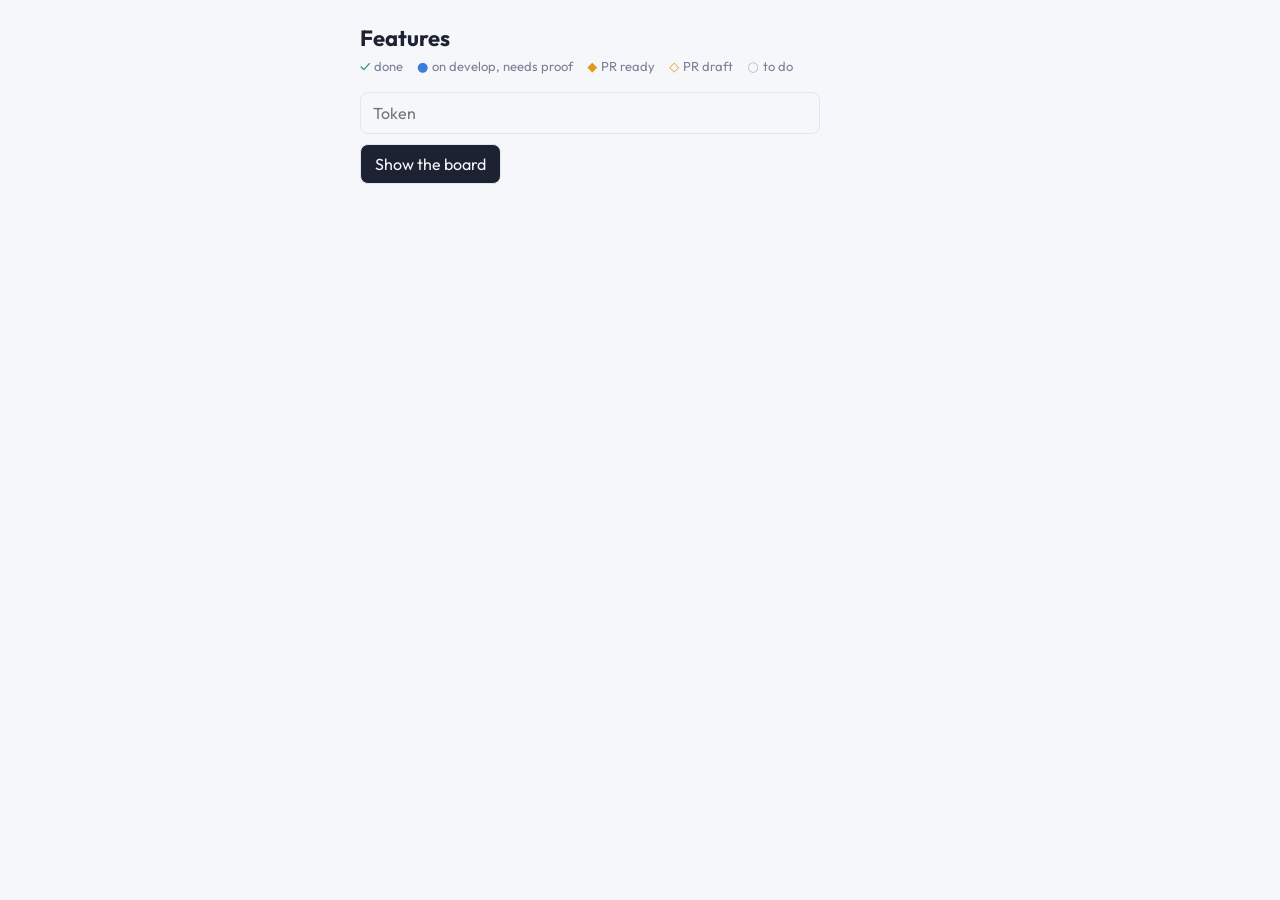
==== board/index.html @ 926c4787 "Deploy v1.8.1-web (735ed680ee4d5f1f4764e098f805c6578b830f21)" ====
<!doctype html>
<html lang="en">
<head>
<meta charset="utf-8">
<meta name="viewport" content="width=device-width,initial-scale=1">
<meta name="robots" content="noindex,nofollow">
<meta name="referrer" content="no-referrer">
<title>Doublets Feature Board</title>
<link rel="stylesheet" href="https://fonts.googleapis.com/css2?family=Outfit:wght@500;700&family=JetBrains+Mono:wght@500&display=swap">
<style>
[hidden]{display:none!important}
html,body{margin:0}
/* One column of features, each a row of symbols (one per sub-issue) */
:root{--bg:#f6f7fb;--fg:#1d2233;--mute:#7a8197;--line:#e2e5ee;--done:#2f9e6a;--landed:#3d7be0;--pr:#e39a1c;--todo:#b4b9c8;--font:"Outfit",system-ui,sans-serif;--mono:"JetBrains Mono",ui-monospace,monospace}
@media (prefers-color-scheme:dark){:root:not([data-theme="light"]){--bg:#141722;--fg:#e8eaf2;--mute:#8a90a6;--line:#262b3a;--done:#4cc48b;--landed:#6a9cf0;--pr:#f0b44a;--todo:#4a5068;color-scheme:dark}}
:root[data-theme="dark"]{--bg:#141722;--fg:#e8eaf2;--mute:#8a90a6;--line:#262b3a;--done:#4cc48b;--landed:#6a9cf0;--pr:#f0b44a;--todo:#4a5068;color-scheme:dark}
body{background:var(--bg);color:var(--fg);font-family:var(--font);padding-left:max(16px,env(safe-area-inset-left,0px));padding-right:max(16px,env(safe-area-inset-right,0px));padding-block:24px 40px}
main{max-width:560px;margin:0 auto}
h1{font-size:22px;font-weight:700;margin:0 0 6px}
.key{display:flex;flex-wrap:wrap;gap:14px;color:var(--mute);font-size:13px;margin-bottom:8px}
.key b{font-weight:500;margin-right:4px}
h2{font-size:12px;letter-spacing:.12em;text-transform:uppercase;color:var(--mute);margin:26px 0 6px;font-weight:500}
.row{display:flex;flex-direction:column;gap:6px;padding:12px 0;border-bottom:1px solid var(--line)}.h{display:flex;justify-content:space-between;align-items:baseline;gap:12px}.x{color:var(--mute);font-size:13px}.chips{display:flex;flex-wrap:wrap;gap:5px}.chip{display:inline-flex;align-items:center;gap:4px;padding:2px 8px 2px 6px;border:1px solid var(--line);border-radius:999px;font-size:12px;color:var(--fg);text-decoration:none}.chip i{font-style:normal;font-size:13px}.chip.done{color:var(--mute)}.chip:focus-visible{outline:2px solid var(--landed)}
.n a,.n span{color:var(--fg);text-decoration:none;font-size:15px;font-weight:500}
.n a:hover{text-decoration:underline}
.dots{display:flex;flex-wrap:wrap;gap:4px;min-width:0}
.d,.wait{display:inline-grid;place-items:center;width:22px;height:22px;font-size:15px;text-decoration:none;border-radius:6px}
.d:focus-visible{outline:2px solid var(--landed)}
.done{color:var(--done)}.landed{color:var(--landed)}.pr,.building,.ready,.draft{color:var(--pr)}.todo{color:var(--todo)}.draft{color:var(--pr)}
.wait{color:var(--pr);font-weight:700}
.c{font-family:var(--mono);font-size:12px;color:var(--mute);font-variant-numeric:tabular-nums}

form{display:flex;flex-direction:column;gap:10px;margin:18px 0;max-width:460px}
input{font:inherit;padding:10px 12px;border:1px solid var(--line);border-radius:8px;background:transparent;color:var(--fg)}
button{font:inherit;padding:9px 14px;border-radius:8px;border:1px solid var(--line);background:var(--fg);color:var(--bg);cursor:pointer;align-self:flex-start}
button.ghost{background:transparent;color:var(--mute);padding:4px 0;border:0;text-decoration:underline}
.msg{color:var(--mute);font-size:14px;line-height:1.5}
.err{color:#d0453a}
</style>
</head>
<body>
<!--
  The feature board. Unlisted (not linked from the site, noindex) and holds no project data:
  everything is read live from GitHub in the viewer's browser, with a read-only token the viewer
  pastes once and that stays in this browser's localStorage. Without a token for the private
  repository it shows nothing.

  Grouping is automatic, from what GitHub already says:
    In flight    a sub-issue has an open PR, or is on develop awaiting proof (needs-tracking-pass)
    Started      some sub-issues are closed
    Not started  the rest
  A feature is any open issue typed Feature or with sub-issues; it drops off when it closes.
  Open issues with no parent and no sub-issues are Standalone.
-->
<main>
  <h1>Features</h1>
  <div class="key"><span><b class="done">✓</b>done</span><span><b class="landed">●</b>on develop, needs proof</span><span><b class="ready">◆</b>PR ready</span><span><b class="draft">◇</b>PR draft</span><span><b class="todo">○</b>to do</span></div>
  <form id="auth" hidden>
    <input id="token" type="password" autocomplete="off" placeholder="Token" aria-label="Token">
    <button type="submit">Show the board</button>
  </form>
  <p id="status" class="msg">Loading…</p>
  <div id="board"></div>
  <p class="x" id="foot" hidden></p>
</main>
<script>
const OWNER = 'manley-studios', REPO = 'DailyDoublet', API = `https://api.github.com/repos/${OWNER}/${REPO}`
const KEY = 'doublets-board-token'
const $ = id => document.getElementById(id)
const esc = s => String(s).replace(/[&<>"']/g, c => ({'&':'&amp;','<':'&lt;','>':'&gt;','"':'&quot;',"'":'&#39;'}[c]))
const store = { get() { try { return localStorage.getItem(KEY) } catch { return null } },
                set(v) { try { v ? localStorage.setItem(KEY, v) : localStorage.removeItem(KEY) } catch {} } }

async function gh(path, token) {
  const r = await fetch(path.startsWith('http') ? path : API + path, {
    headers: { Authorization: `Bearer ${token}`, Accept: 'application/vnd.github+json', 'X-GitHub-Api-Version': '2022-11-28' } })
  if (r.status === 401 || r.status === 403 || r.status === 404) throw Object.assign(new Error('auth'), { status: r.status })
  if (!r.ok) throw new Error(`error ${r.status}`)
  return r.json()
}
async function pages(path, token) {
  const out = []
  for (let p = 1; ; p++) {
    const r = await gh(`${path}${path.includes('?') ? '&' : '?'}per_page=100&page=${p}`, token)
    out.push(...r); if (r.length < 100) return out
  }
}

const SYM = { done: '✓', landed: '●', ready: '◆', draft: '◇', todo: '○' }
const labels = i => i.labels.map(l => l.name)
function shortTitle(t, n = 34) { t = t.replace(/^[^\w#]+/u, '').split(' — ')[0]; return t.length <= n ? t : t.slice(0, n - 1).trimEnd() + '…' }
function featureName(t) { return shortTitle(t.split(/ — | · /)[0], 60) }
function phaseLabel(x) {
  const t = x.title, rest = t.includes(' — ') ? t.split(' — ').slice(1).join(' — ') : t
  const hits = [['iOS','iOS'],['Android','And'],['Service','Svc'],['Web','Web'],['roduction','Prod']]
    .map(([k, v]) => [rest.indexOf(k), v]).filter(([i]) => i >= 0).sort((a, b) => a[0] - b[0])
  if (hits.length) return hits[0][1]
  const m = t.match(/(P\d+[ab]?)\s+—/); return m ? m[1] : '#' + x.number
}

async function load(token) {
  $('status').textContent = 'Loading…'
  const [issuesAll, prs] = await Promise.all([pages('/issues?state=open', token), pages('/pulls?state=open', token)])
  const inPR = new Map()
  for (const pr of prs) for (const m of (pr.body || '').matchAll(/^(?:Closes|Part of|Fixes|Resolves) #(\d+)/gm))
    if (!inPR.has(+m[1])) inPR.set(+m[1], pr)
  const issues = issuesAll.filter(i => !i.pull_request)
  const isFeature = i => (i.type && i.type.name === 'Feature') || (i.sub_issues_summary && i.sub_issues_summary.total)
  const features = issues.filter(isFeature).sort((a, b) => b.number - a.number)
  const standalone = issues.filter(i => !isFeature(i) && !i.parent_issue_url)
  const subsOf = await Promise.all(features.map(f => pages(`/issues/${f.number}/sub_issues`, token)))

  const status = x => x.state === 'closed' ? 'done'
    : inPR.has(x.number) ? (inPR.get(x.number).draft ? 'draft' : 'ready')
    : labels(x).includes('needs-tracking-pass') ? 'landed' : 'todo'
  const chip = (x, text) => {
    const st = status(x), pr = inPR.get(x.number)
    const href = pr && (st === 'draft' || st === 'ready') ? pr.html_url : x.html_url
    const tip = pr && href === pr.html_url ? `PR #${pr.number} (${pr.draft ? 'draft' : 'ready for review'}) · #${x.number} ${x.title}` : `#${x.number} ${x.title}`
    return `<a class="chip ${st}" href="${href}" title="${esc(tip)}"><i class="${st}">${SYM[st]}</i>${esc(text || phaseLabel(x))}</a>`
  }
  const tiers = { 'In flight': [], 'Started': [], 'Not started': [] }
  features.forEach((f, k) => {
    const subs = subsOf[k], sts = subs.map(status)
    const done = sts.filter(s => s === 'done' || s === 'landed').length
    const tier = sts.some(s => s === 'draft' || s === 'ready' || s === 'landed') || inPR.has(f.number) ? 'In flight'
      : sts.includes('done') ? 'Started' : 'Not started'
    let chips
    if (subs.length > 12) {
      const nd = sts.filter(s => s === 'done').length
      chips = (nd ? `<span class="chip done"><i class="done">✓</i>${nd} closed</span>` : '') + subs.filter((s, j) => sts[j] !== 'done').map(s => chip(s)).join('')
    } else chips = subs.map(s => chip(s)).join('') || '<span class="chip todo"><i class="todo">○</i>no phases yet</span>'
    tiers[tier].push(`<div class="row"><div class="h"><div class="n"><a href="${f.html_url}">${esc(featureName(f.title))}</a></div>${subs.length ? `<span class="c">${done}/${subs.length}</span>` : ''}</div><div class="chips">${chips}</div></div>`)
  })
  let html = ''
  for (const [name, rows] of Object.entries(tiers)) if (rows.length) html += `<h2>${name} · ${rows.length}</h2>` + rows.join('')
  if (standalone.length) {
    const groups = {}
    for (const i of standalone) {
      const k = (i.type && i.type.name) || (labels(i).includes('bug') ? 'Bug' : 'Other')
      ;(groups[{ Bug: 'Bugs', Task: 'Tasks' }[k] || 'Other'] ||= []).push(i)
    }
    html += `<h2>Standalone · ${standalone.length}</h2>`
    for (const g of ['Bugs', 'Tasks', 'Other']) if (groups[g])
      html += `<div class="row"><div class="h"><div class="n">${g}</div><span class="c">${groups[g].length}</span></div><div class="chips">${groups[g].map(i => chip(i, shortTitle(i.title))).join('')}</div></div>`
  }
  $('board').innerHTML = html
  $('status').hidden = true
  $('foot').hidden = false
  $('foot').innerHTML = `Updated ${new Date().toLocaleString([], { dateStyle: 'medium', timeStyle: 'short' })}. Tap a chip to open its issue, or its PR when one is open. Count = done or on develop. <button class="ghost" id="forget" type="button">Forget my token</button>`
  $('forget').onclick = () => { store.set(null); location.reload() }
}

async function start() {
  const token = store.get()
  if (!token) { $('status').hidden = true; $('auth').hidden = false; return }
  try { await load(token) }
  catch (e) {
    if (e.status) { store.set(null); $('auth').hidden = false; $('status').hidden = false
      $('status').innerHTML = '<span class="err">That token didn’t work. Try another.</span>' }
    else $('status').innerHTML = `<span class="err">Couldn’t load the board (${esc(e.message)}). Reload to try again.</span>`
  }
}
$('auth').addEventListener('submit', e => {
  e.preventDefault(); const v = $('token').value.trim(); if (!v) return
  store.set(v); $('auth').hidden = true; $('status').hidden = false; start()
})
start()
</script>
</body>
</html>
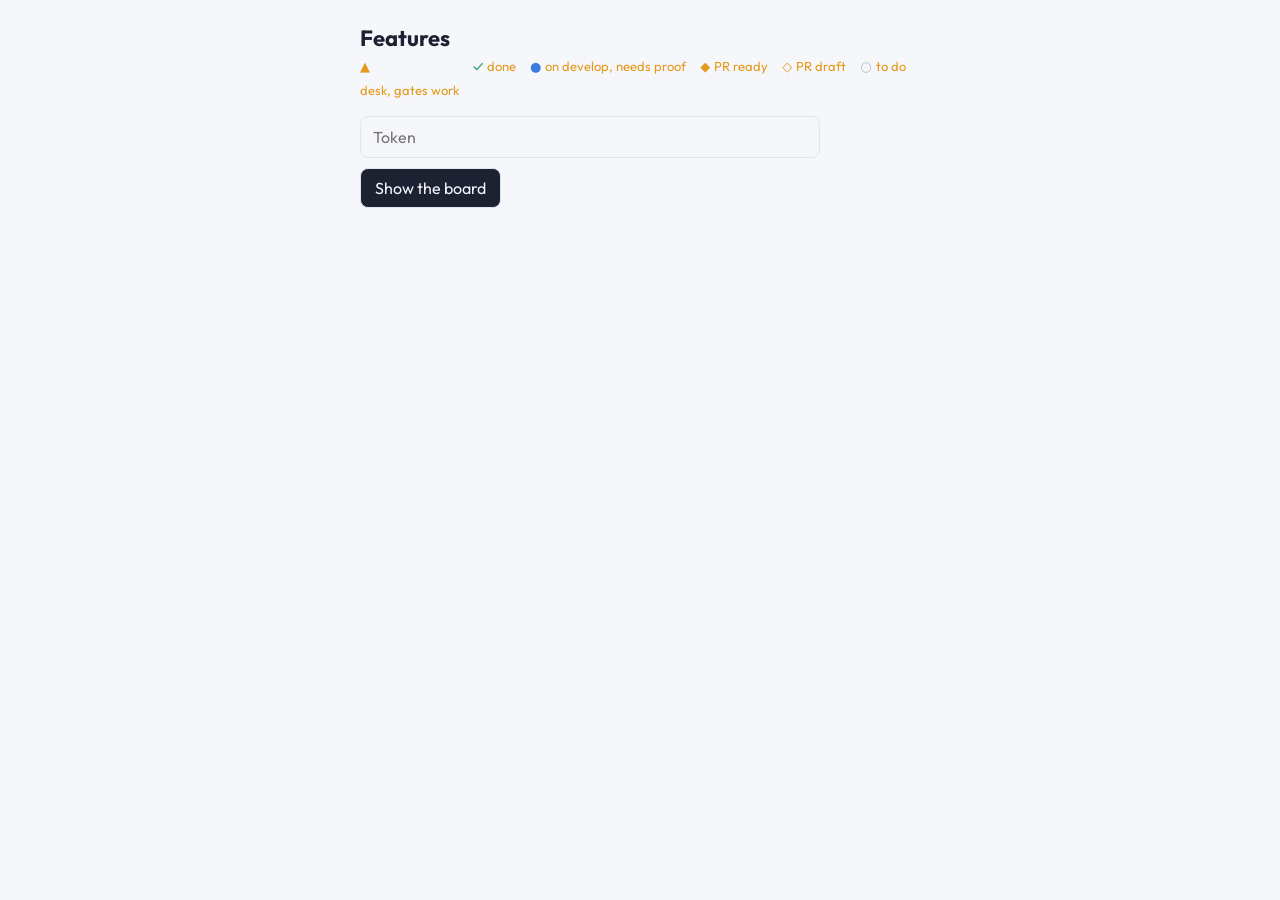
==== commit b4a601a1: "Deploy v1.8.2-web (f343b9391ef32e89d544c7693e3a7d7bcd69a3c7)" ====
--- a/board/index.html
+++ b/board/index.html
@@ -11,9 +11,9 @@
 [hidden]{display:none!important}
 html,body{margin:0}
 /* One column of features, each a row of symbols (one per sub-issue) */
-:root{--bg:#f6f7fb;--fg:#1d2233;--mute:#7a8197;--line:#e2e5ee;--done:#2f9e6a;--landed:#3d7be0;--pr:#e39a1c;--todo:#b4b9c8;--font:"Outfit",system-ui,sans-serif;--mono:"JetBrains Mono",ui-monospace,monospace}
-@media (prefers-color-scheme:dark){:root:not([data-theme="light"]){--bg:#141722;--fg:#e8eaf2;--mute:#8a90a6;--line:#262b3a;--done:#4cc48b;--landed:#6a9cf0;--pr:#f0b44a;--todo:#4a5068;color-scheme:dark}}
-:root[data-theme="dark"]{--bg:#141722;--fg:#e8eaf2;--mute:#8a90a6;--line:#262b3a;--done:#4cc48b;--landed:#6a9cf0;--pr:#f0b44a;--todo:#4a5068;color-scheme:dark}
+:root{--bg:#f6f7fb;--fg:#1d2233;--mute:#7a8197;--line:#e2e5ee;--done:#2f9e6a;--landed:#3d7be0;--pr:#e39a1c;--todo:#b4b9c8;--tagbg:#fcefd6;--tagfg:#8a5600;--branch:#1d2233;--branchfg:#f6f7fb;--rail:#d5d9e4;--font:"Outfit",system-ui,sans-serif;--mono:"JetBrains Mono",ui-monospace,monospace}
+@media (prefers-color-scheme:dark){:root:not([data-theme="light"]){--bg:#141722;--fg:#e8eaf2;--mute:#8a90a6;--line:#262b3a;--done:#4cc48b;--landed:#6a9cf0;--pr:#f0b44a;--todo:#4a5068;--tagbg:#3a2e14;--tagfg:#f0c878;--branch:#e8eaf2;--branchfg:#141722;--rail:#343a4d;color-scheme:dark}}
+:root[data-theme="dark"]{--bg:#141722;--fg:#e8eaf2;--mute:#8a90a6;--line:#262b3a;--done:#4cc48b;--landed:#6a9cf0;--pr:#f0b44a;--todo:#4a5068;--tagbg:#3a2e14;--tagfg:#f0c878;--branch:#e8eaf2;--branchfg:#141722;--rail:#343a4d;color-scheme:dark}
 body{background:var(--bg);color:var(--fg);font-family:var(--font);padding-left:max(16px,env(safe-area-inset-left,0px));padding-right:max(16px,env(safe-area-inset-right,0px));padding-block:24px 40px}
 main{max-width:560px;margin:0 auto}
 h1{font-size:22px;font-weight:700;margin:0 0 6px}
@@ -36,6 +36,17 @@
 button.ghost{background:transparent;color:var(--mute);padding:4px 0;border:0;text-decoration:underline}
 .msg{color:var(--mute);font-size:14px;line-height:1.5}
 .err{color:#d0453a}
+.chip.hot{border-color:var(--pr);background:var(--tagbg)}.key{color:var(--pr)}
+.sub{color:var(--mute);font-size:13px;margin:0 0 8px}
+.br{display:inline-flex;padding:3px 10px;border-radius:6px;background:var(--branch);color:var(--branchfg);font-family:var(--mono);font-size:12px}
+.kids{margin-left:13px;border-left:2px solid var(--rail);padding-left:14px;display:flex;flex-direction:column}
+.grp{display:flex;flex-direction:column;gap:2px;padding:8px 0 4px}
+.gh{font-size:13px;color:var(--mute);margin:0 0 2px}
+.p{display:flex;align-items:baseline;gap:8px;padding:3px 0;font-size:14px;line-height:20px;min-width:0}
+.p .c{flex:none;width:44px;color:var(--mute);text-decoration:none}.p .c:hover{text-decoration:underline}
+.p .t{min-width:0;white-space:nowrap;overflow:hidden;text-overflow:ellipsis}
+.p .s{flex:none;width:14px;text-align:center}
+.next{flex:none;padding:0 7px;border-radius:999px;background:var(--tagbg);color:var(--tagfg);font-size:12px;font-weight:500}
 </style>
 </head>
 <body>
@@ -51,10 +62,20 @@
     Not started  the rest
   A feature is any open issue typed Feature or with sub-issues; it drops off when it closes.
   Open issues with no parent and no sub-issues are Standalone.
+
+  Your desk lists every open issue or PR labelled desk-item (except the old #203 hub, which is
+  no longer shown as a feature either), sorted by the "**Gates:**" line its body starts with:
+    Gates work          the line names an issue or PR that is still open
+    Ready when you are  it has a Gates line, and nothing it names is open
+    No steps yet        it has no Gates line
+  Desk items are left out of Standalone, so each shows once.
+
+  PR stacks draws every open PR under the branch it targets: main, then develop, then each
+  stack in merge order, the top one merging first.
 -->
 <main>
   <h1>Features</h1>
-  <div class="key"><span><b class="done">✓</b>done</span><span><b class="landed">●</b>on develop, needs proof</span><span><b class="ready">◆</b>PR ready</span><span><b class="draft">◇</b>PR draft</span><span><b class="todo">○</b>to do</span></div>
+  <div class="key"><span><b class="key">▲</b>desk, gates work</span><span><b class="done">✓</b>done</span><span><b class="landed">●</b>on develop, needs proof</span><span><b class="ready">◆</b>PR ready</span><span><b class="draft">◇</b>PR draft</span><span><b class="todo">○</b>to do</span></div>
   <form id="auth" hidden>
     <input id="token" type="password" autocomplete="off" placeholder="Token" aria-label="Token">
     <button type="submit">Show the board</button>
@@ -88,6 +109,7 @@
 
 const SYM = { done: '✓', landed: '●', ready: '◆', draft: '◇', todo: '○' }
 const labels = i => i.labels.map(l => l.name)
+const DESK = 'desk-item', DESK_HUB = 203
 function shortTitle(t, n = 34) { t = t.replace(/^[^\w#]+/u, '').split(' — ')[0]; return t.length <= n ? t : t.slice(0, n - 1).trimEnd() + '…' }
 function featureName(t) { return shortTitle(t.split(/ — | · /)[0], 60) }
 function phaseLabel(x) {
@@ -98,6 +120,57 @@
   const m = t.match(/(P\d+[ab]?)\s+—/); return m ? m[1] : '#' + x.number
 }
 
+// Your desk: three rows of chips, sorted by the "**Gates:**" line each item's body starts with.
+function desk(items, open, prs) {
+  if (!items.length) return ''
+  const isOpen = new Set(open.map(i => i.number)), prOf = new Map(prs.map(p => [p.number, p]))
+  const rows = { 'Gates work': [], 'Ready when you are': [], 'No steps yet': [] }
+  for (const i of items.sort((a, b) => b.number - a.number)) {
+    const m = (i.body || '').match(/\*\*Gates:\*\*\s*([^\n]*?)(?:\s*·\s*\*\*|\n|$)/)
+    const gates = m ? m[1].trim() : ''
+    const live = [...gates.matchAll(/#(\d+)/g)].map(x => +x[1]).filter(n => isOpen.has(n) && n !== i.number)
+    const row = !m ? 'No steps yet' : live.length ? 'Gates work' : 'Ready when you are'
+    const pr = i.pull_request && prOf.get(i.number)
+    const st = row === 'Gates work' ? 'key' : pr ? 'draft' : 'todo'
+    const sym = row === 'Gates work' ? '▲' : pr ? (pr.draft ? SYM.draft : SYM.ready) : SYM.todo
+    const tip = `${pr ? 'PR ' : ''}#${i.number} ${i.title}${gates ? ` · gates ${gates.replace(/\*/g, '')}` : ''}`
+    rows[row].push(`<a class="chip${row === 'Gates work' ? ' hot' : ''}" href="${i.html_url}" title="${esc(tip)}"><i class="${st}">${sym}</i>${esc(shortTitle(i.title))}</a>`)
+  }
+  let html = `<h2>Your desk · ${items.length}</h2>`
+  for (const [name, chips] of Object.entries(rows)) if (chips.length)
+    html += `<div class="row"><div class="h"><div class="n"><span>${name}</span></div><span class="c">${chips.length}</span></div><div class="chips">${chips.join('')}</div></div>`
+  return html
+}
+
+// PR stacks: every open PR under the branch it targets, each stack read top-down in merge order.
+function stacks(prs) {
+  if (!prs.length) return ''
+  const heads = new Set(prs.map(p => p.head.ref)), kids = new Map()
+  for (const p of prs) { const k = p.base.ref; kids.has(k) || kids.set(k, []); kids.get(k).push(p) }
+  const sym = p => `<span class="s pr">${p.draft ? SYM.draft : SYM.ready}</span>`
+  const node = (p, next) => `<div class="p">${sym(p)}<a class="c" href="${p.html_url}">#${p.number}</a><span class="t" title="${esc(p.title)}">${esc(p.title)}</span>${next ? '<span class="next">merges next</span>' : ''}</div>`
+  // A chain follows single children; where a branch has several, they nest below it.
+  const chain = p => { const out = [p]; let c; while ((c = kids.get(out[out.length - 1].head.ref) || []).length === 1) out.push(c[0]); return { prs: out, fork: c } }
+  const group = start => {
+    const { prs: ch, fork } = chain(start), ready = ch.filter(p => !p.draft).length
+    const head = ch.length === 1 ? '' : `<p class="gh">${ch.length} PRs · ${ready} ready${ready && ch[0].draft ? ', waiting on the drafts above them' : ''}</p>`
+    return `<div class="grp">${head}${ch.map((p, j) => node(p, j === 0 && ch.length > 1)).join('')}${fork.length ? `<div class="kids">${fork.map(group).join('')}</div>` : ''}</div>`
+  }
+  const branch = (name, label) => {
+    const list = (kids.get(name) || []).slice(), html = []
+    const stacked = list.filter(p => kids.has(p.head.ref)).sort((a, b) => chain(b).prs.length - chain(a).prs.length)
+    const single = list.filter(p => !kids.has(p.head.ref))
+    html.push(...stacked.map(group))
+    if (single.length) html.push(`<div class="grp"><p class="gh">${label}</p>${single.map(p => node(p)).join('')}</div>`)
+    return html.join('')
+  }
+  // Roots are branches no open PR produces: main, develop under it, and any other base.
+  const others = [...kids.keys()].filter(b => !heads.has(b) && b !== 'main' && b !== 'develop').sort()
+  const sub = [...['develop', ...others].filter(b => kids.has(b)).map(b => `<div class="grp"><div><span class="br">${esc(b)}</span></div><div class="kids">${branch(b, 'On their own')}</div></div>`)]
+  return `<h2>PR stacks · ${prs.length} open</h2><p class="sub">Each PR sits under the branch it targets. Read down a stack in merge order: the top one merges first.</p>` +
+    `<div><span class="br">main</span></div><div class="kids">${sub.join('')}${branch('main', 'Straight to main')}</div>`
+}
+
 async function load(token) {
   $('status').textContent = 'Loading…'
   const [issuesAll, prs] = await Promise.all([pages('/issues?state=open', token), pages('/pulls?state=open', token)])
@@ -106,8 +179,9 @@
     if (!inPR.has(+m[1])) inPR.set(+m[1], pr)
   const issues = issuesAll.filter(i => !i.pull_request)
   const isFeature = i => (i.type && i.type.name === 'Feature') || (i.sub_issues_summary && i.sub_issues_summary.total)
-  const features = issues.filter(isFeature).sort((a, b) => b.number - a.number)
-  const standalone = issues.filter(i => !isFeature(i) && !i.parent_issue_url)
+  const onDesk = i => labels(i).includes(DESK)
+  const features = issues.filter(i => isFeature(i) && i.number !== DESK_HUB).sort((a, b) => b.number - a.number)
+  const standalone = issues.filter(i => !isFeature(i) && !i.parent_issue_url && !onDesk(i))
   const subsOf = await Promise.all(features.map(f => pages(`/issues/${f.number}/sub_issues`, token)))
 
   const status = x => x.state === 'closed' ? 'done'
@@ -132,7 +206,7 @@
     } else chips = subs.map(s => chip(s)).join('') || '<span class="chip todo"><i class="todo">○</i>no phases yet</span>'
     tiers[tier].push(`<div class="row"><div class="h"><div class="n"><a href="${f.html_url}">${esc(featureName(f.title))}</a></div>${subs.length ? `<span class="c">${done}/${subs.length}</span>` : ''}</div><div class="chips">${chips}</div></div>`)
   })
-  let html = ''
+  let html = desk(issuesAll.filter(i => onDesk(i) && i.number !== DESK_HUB), issuesAll, prs) + stacks(prs)
   for (const [name, rows] of Object.entries(tiers)) if (rows.length) html += `<h2>${name} · ${rows.length}</h2>` + rows.join('')
   if (standalone.length) {
     const groups = {}
